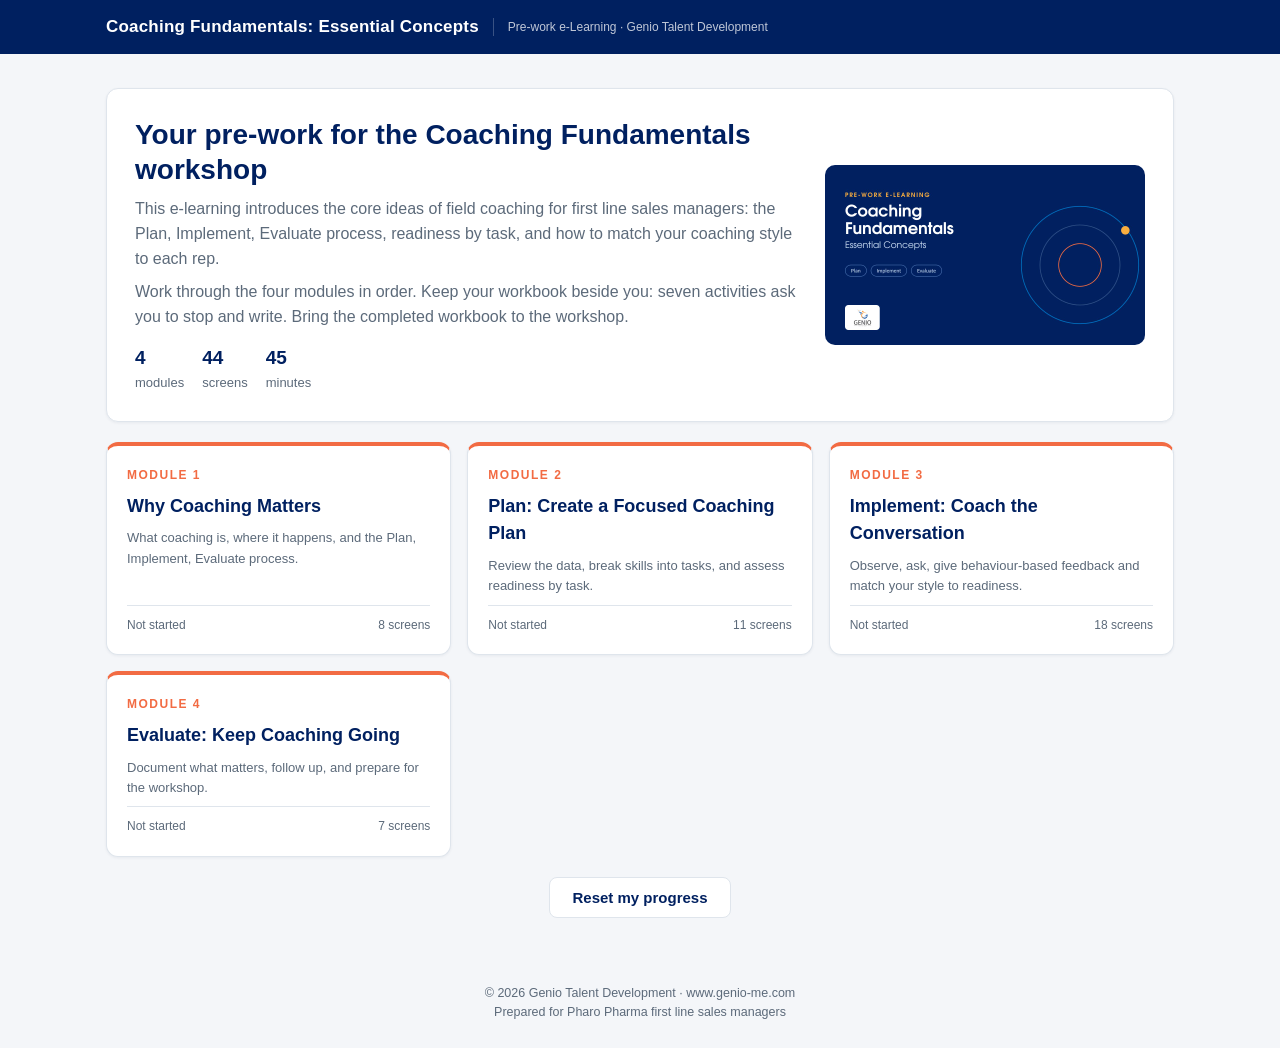
==== coaching-fundamentals-prework/index.html @ 43223d96 "Add files via upload" ====
<!DOCTYPE html><html lang="en"><head>
<meta charset="utf-8"><meta name="viewport" content="width=device-width,initial-scale=1">
<meta name="robots" content="noindex,nofollow">
<title>e-Learning</title>
<link rel="stylesheet" href="style.css"></head><body>

<!-- Header chrome is filled from DATA.course by app.js -->
<header><div class="wrap"><h1 id="hTitle"></h1>
<span class="tag" id="hTag"></span></div></header>

<!-- ===================== HOME / MODULE MENU ===================== -->
<main id="home"><div class="wrap">
 <div class="card hero">
  <div><h2 id="heroH"></h2>
   <div id="heroP"></div>
   <div class="meta"><div><b id="mCount">0</b>modules</div><div><b id="sCount">0</b>screens</div><div><b id="minCount">0</b>minutes</div></div>
  </div><img id="cover" alt=""></div>
 <div class="mods" id="mods"></div>
 <div style="text-align:center;margin:8px 0 24px"><button class="btn sec" id="reset">Reset my progress</button></div>
</div></main>

<!-- ===================== PLAYER ===================== -->
<div id="play" class="hide"><div class="wrap">
 <div style="display:flex;align-items:center;gap:12px;margin-top:14px;flex-wrap:wrap">
  <button class="btn sec" id="back">&larr; All modules</button>
  <strong id="pTitle" style="color:var(--navy)"></strong></div>
 <div class="card stage">
  <img id="slide" alt="">
  <div class="bar"><i id="prog"></i></div>
  <div class="ctl">
   <button class="icon" id="prev" title="Previous screen" aria-label="Previous screen">&#9664;</button>
   <button class="icon play" id="pp" title="Play or pause narration" aria-label="Play or pause narration">&#9654;</button>
   <button class="icon" id="next" title="Next screen" aria-label="Next screen">&#9654;&#9654;</button>
   <button class="btn sec" id="ttog">Hide transcript</button>
   <span class="lock hide" id="lock" role="status" aria-live="polite"></span><span class="pos" id="pos"></span></div>
  <div id="wbhero" class="wbhero hide"></div>
  <div id="wb" class="wb hide"></div>
  <div id="panel" class="hide"></div>
  <div class="tr" id="tr"><h4>Narration</h4><div id="trt"></div></div>
 </div>
 <div style="text-align:right;margin:14px 0 26px"><button class="btn" id="toQuiz">Go to knowledge check &rarr;</button></div>
</div></div>

<!-- ===================== KNOWLEDGE CHECK ===================== -->
<div id="quiz" class="hide"><div class="wrap"><div class="card quiz">
 <h2 id="qTitle"></h2><p style="color:var(--mut);margin-bottom:6px">Answer all questions, then submit. You can retake it.</p>
 <div id="qs"></div>
 <button class="btn" id="submit">Submit answers</button>
 <div id="res" class="hide"></div>
</div></div></div>

<!-- ===================== COMPLETION / CERTIFICATE ===================== -->
<div id="done" class="hide"><div class="wrap"><div class="card score">
 <div class="big">&#10003;</div><h2 style="color:var(--navy);margin:8px 0">e-Learning complete</h2>
 <p id="doneMsg" style="color:var(--mut);max-width:520px;margin:0 auto 18px"></p>
 <div id="certUI">
  <div class="namebox"><label for="learner">Enter your full name as it should appear on the certificate</label>
   <input id="learner" type="text" autocomplete="name" placeholder="e.g. Ramy Emad Abdelwahed"></div>
  <button class="btn" id="makeCert">Generate my certificate</button>
 </div>
 <button class="btn sec" id="homeBtn">Back to modules</button>
 <div id="certWrap" class="hide"></div>
 <div id="certActions" class="hide" style="margin-top:14px">
   <button class="btn" id="printCert">Download / print as PDF</button>
   <button class="btn sec" id="editName">Change name</button></div></div></div></div>

<footer id="foot"></footer>

<!-- Course content first, then the engine -->
<script src="course.js"></script>
<script src="app.js"></script>
</body></html>
---- coaching-fundamentals-prework/style.css ----
/* ============================================================
   Genio e-Learning engine — styles
   Brand tokens live in :root. Re-theme the whole course by
   editing these four lines; nothing else needs to change.
   Genio default palette: Navy #002060 · Blue #0070C0 · Orange #F26B43 · Gold #FBAE40
   ============================================================ */
*{box-sizing:border-box;margin:0;padding:0}
:root{
  --navy:#002060;      /* headings, header bar, primary text accents */
  --navy2:#0070C0;     /* hover / selected states */
  --orange:#F26B43;    /* primary action colour, progress bar, accents */
  --gold:#FBAE40;      /* optional highlight */
  --ink:#1c2430;       /* body text */
  --mut:#5c6a7a;       /* muted/secondary text */
  --bg:#f4f6f9;        /* page background */
  --line:#dfe5ec;      /* borders */
}
body{font-family:'Century Gothic','Futura','URW Gothic',Calibri,'Segoe UI',Roboto,-apple-system,Helvetica,Arial,sans-serif;color:var(--ink);background:var(--bg);line-height:1.55}
/* Body copy reads better in a humanist sans; headings carry the brand face */
h1,h2,h3,h4,h5,.mod .num,.seg,.btn{font-family:'Century Gothic','Futura','URW Gothic','Segoe UI',Arial,sans-serif}
.tr,.pane,.opt,.fb,p,li,input{font-family:Calibri,'Segoe UI',Roboto,-apple-system,Helvetica,Arial,sans-serif}
.wrap{max-width:1100px;margin:0 auto;padding:16px}
header{background:var(--navy);color:#fff;padding:14px 0}
header .wrap{display:flex;align-items:center;gap:14px;flex-wrap:wrap;padding-top:0;padding-bottom:0}
header h1{font-size:17px;font-weight:600;letter-spacing:.2px}
header .tag{font-size:12px;opacity:.75;border-left:1px solid rgba(255,255,255,.3);padding-left:14px}
.hide{display:none!important}
.card{background:#fff;border:1px solid var(--line);border-radius:12px;box-shadow:0 1px 3px rgba(10,30,60,.06)}
/* focus visibility for keyboard users */
a:focus-visible,button:focus-visible,input:focus-visible,.opt:focus-visible,.seg:focus-visible,.mod:focus-visible{outline:3px solid var(--navy2);outline-offset:2px}
/* landing */
.hero{display:grid;grid-template-columns:1fr 320px;gap:24px;align-items:center;padding:28px;margin-top:18px}
.hero img{width:100%;border-radius:10px}
.hero h2{font-size:28px;color:var(--navy);line-height:1.25;margin-bottom:10px}
.hero p{color:var(--mut);margin-bottom:8px}
.meta{display:flex;gap:18px;margin-top:14px;flex-wrap:wrap}
.meta div{font-size:13px;color:var(--mut)}
.meta b{display:block;color:var(--navy);font-size:19px}
.mods{display:grid;grid-template-columns:repeat(auto-fit,minmax(280px,1fr));gap:16px;margin:20px 0}
.mod{padding:20px;display:flex;flex-direction:column;gap:8px;cursor:pointer;transition:.15s;border-top:4px solid var(--orange)}
.mod:hover{transform:translateY(-3px);box-shadow:0 8px 20px rgba(10,30,60,.12)}
.mod .num{font-size:12px;font-weight:700;color:var(--orange);letter-spacing:1.5px}
.mod h3{color:var(--navy);font-size:18px}
.mod .sub{font-size:13px;color:var(--mut);flex:1}
.mod .st{font-size:12px;color:var(--mut);display:flex;justify-content:space-between;align-items:center;border-top:1px solid var(--line);padding-top:10px}
.done{color:#1a7f4b;font-weight:600}
.btn{background:var(--orange);color:#fff;border:0;border-radius:8px;padding:11px 22px;font-size:15px;font-weight:600;cursor:pointer;font-family:inherit}
.btn:hover{filter:brightness(1.07)} .btn:disabled{background:#c3ccd6;cursor:not-allowed}
.btn.sec{background:#fff;color:var(--navy);border:1px solid var(--line)}
/* player */
.stage{margin-top:16px;overflow:hidden}
.stage img{width:100%;display:block;background:#fff}
.bar{height:5px;background:var(--line)} .bar i{display:block;height:100%;background:var(--orange);transition:width .3s}
.ctl{display:flex;align-items:center;gap:12px;padding:12px 16px;flex-wrap:wrap;border-top:1px solid var(--line)}
.ctl .pos{font-size:13px;color:var(--mut);margin-left:auto}
.icon{width:42px;height:42px;border-radius:50%;border:1px solid var(--line);background:#fff;cursor:pointer;font-size:16px;color:var(--navy)}
.icon.play{background:var(--navy);color:#fff;border-color:var(--navy)}
.tr{padding:16px;border-top:1px solid var(--line);background:#fafbfd;font-size:14.5px;color:#33404f;max-height:190px;overflow:auto}
.tr h4{font-size:11px;letter-spacing:1.2px;color:var(--mut);margin-bottom:6px;text-transform:uppercase}
/* quiz */
.quiz{padding:28px;margin-top:16px}
.quiz h2{color:var(--navy);margin-bottom:6px}
.q{margin:20px 0;padding-bottom:18px;border-bottom:1px solid var(--line)}
.q p{font-weight:600;margin-bottom:10px}
.opt{display:block;padding:11px 14px;border:1px solid var(--line);border-radius:8px;margin-bottom:7px;cursor:pointer;background:#fff;font-size:14.5px}
.opt:hover{border-color:var(--navy2)}
.opt.sel{border-color:var(--navy);background:#eef4fc}
.opt.ok{border-color:#1a7f4b;background:#e9f7ef}
.opt.no{border-color:#c0392b;background:#fdecea}
.fb{font-size:13.5px;color:var(--mut);margin-top:8px;padding-left:4px;border-left:3px solid var(--orange);padding:6px 10px;background:#fffaf3}
.score{text-align:center;padding:40px 24px}
.score .big{font-size:52px;color:var(--navy);font-weight:700}
footer{text-align:center;color:var(--mut);font-size:12.5px;padding:26px 16px}
@media(max-width:820px){.hero{grid-template-columns:1fr}.hero img{max-width:300px;margin:0 auto}.wrap{padding:12px}.ctl{gap:8px}}
/* stakeholder / concept reveal panels */
#panel{border-top:1px solid var(--line);background:#fff;padding:16px}
#panel h4{font-size:12px;letter-spacing:1.1px;text-transform:uppercase;color:var(--mut);margin-bottom:10px}
.segs{display:flex;flex-wrap:wrap;gap:7px;margin-bottom:12px}
.seg{padding:8px 13px;border:1px solid var(--line);border-radius:20px;background:#fff;cursor:pointer;font-size:13.5px;color:var(--navy);font-family:inherit}
.seg:hover{border-color:var(--navy2);background:#f2f7fd}
.seg.on{background:var(--navy);color:#fff;border-color:var(--navy)}
.pane{border:1px solid var(--line);border-radius:10px;padding:16px;background:#fafbfd}
.pane h5{color:var(--navy);font-size:16px;margin-bottom:10px}
.cols{display:grid;grid-template-columns:1fr 1fr;gap:18px}
.cols h6{font-size:11.5px;letter-spacing:1px;text-transform:uppercase;margin-bottom:6px}
.cols .dv h6{color:#1a7f4b} .cols .br h6{color:#c0392b}
.pane ul{list-style:none} .pane li{padding:5px 0 5px 18px;position:relative;font-size:14.2px;color:#33404f}
.pane li:before{content:"";position:absolute;left:0;top:12px;width:6px;height:6px;border-radius:50%;background:var(--orange)}
.pane .hint{font-size:13px;color:var(--mut);margin-top:10px;font-style:italic}
@media(max-width:700px){.cols{grid-template-columns:1fr}}
/* workbook badge */
.wb{display:flex;align-items:center;gap:10px;background:#fff8ee;border:1px solid #f3d9b3;border-left:4px solid var(--orange);
    border-radius:8px;padding:10px 14px;margin:0;font-size:14px;color:#6b4a1c}
.wb b{color:#8a5a12} .wb .pg{margin-left:auto;background:var(--orange);color:#fff;border-radius:12px;padding:2px 10px;font-size:12.5px;font-weight:700;white-space:nowrap}
.st a.restart{color:var(--orange);text-decoration:none;font-weight:600}
.st a.restart:hover{text-decoration:underline}
/* workbook download */
.dl{display:inline-flex;align-items:center;gap:8px;background:var(--navy);color:#fff;border:0;border-radius:8px;
    padding:10px 18px;font-size:14.5px;font-weight:600;text-decoration:none;font-family:inherit;cursor:pointer}
.dl:hover{background:var(--navy2)}
.wb .dlsm{margin-left:10px;color:var(--navy);font-weight:700;text-decoration:none;font-size:13px;white-space:nowrap;
    border:1px solid #e3c79c;border-radius:6px;padding:3px 9px;background:#fff}
.wb .dlsm:hover{background:#fff2df}
.wbhero{display:flex;align-items:center;gap:14px;flex-wrap:wrap;background:#eef4fc;border:1px solid #cfe0f5;
        border-radius:10px;padding:14px 16px;margin:0;border-left:4px solid var(--navy)}
.wbhero p{font-size:14px;color:#33404f;margin:0;flex:1;min-width:230px}
/* gating */
.icon:disabled,.btn:disabled{opacity:.45;cursor:not-allowed}
.lock{font-size:12.5px;color:var(--mut);display:flex;align-items:center;gap:6px}
.lock b{color:var(--orange)}
/* certificate */
.namebox{max-width:430px;margin:0 auto 18px}
.namebox label{display:block;font-size:13px;color:var(--mut);margin-bottom:6px;text-align:left}
.namebox input{width:100%;padding:11px 14px;border:1px solid var(--line);border-radius:8px;font-size:16px;font-family:inherit}
.namebox input:focus{outline:0;border-color:var(--navy)}
#certWrap{background:#fff;padding:0;margin:18px 0}
.cert{width:820px;max-width:100%;margin:0 auto;background:#fff;border:1px solid var(--line);
      padding:34px 40px 26px;font-family:'Segoe UI',Helvetica,Arial,sans-serif;color:#243b53;text-align:left}
.cert .rule{height:7px;background:var(--navy);margin-bottom:3px}
.cert .rule2{height:2px;background:var(--orange);margin-bottom:20px}
.cert .top{display:flex;align-items:center;gap:20px;padding-bottom:14px}
.cert .top img{width:96px}
.cert .brand{margin-left:auto;text-align:right}
.cert .brand h3{color:var(--navy);letter-spacing:3px;font-size:15px;font-weight:700}
.cert .brand p{font-size:11px;color:#5c6a7a;font-style:italic;margin-top:2px}
.cert .brand span{font-size:10.5px;color:#7b8794}
.cert hr{border:0;border-top:1px solid #d9e2ec;margin:12px 0 18px}
.cert h1{text-align:center;color:var(--navy);letter-spacing:7px;font-size:30px;font-weight:700;line-height:1.3}
.cert .sub{text-align:center;color:var(--orange);font-style:italic;font-size:13px;margin:6px 0 14px}
.cert .lead{text-align:center;color:#5c6a7a;font-style:italic;font-size:12.5px}
.cert .name{text-align:center;color:var(--navy);font-size:33px;font-weight:700;margin:8px 0 12px;word-break:break-word}
.cert .course{text-align:center;color:var(--navy);font-size:22px;font-weight:700;margin-top:6px}
.cert .desc{text-align:center;color:#5c6a7a;font-style:italic;font-size:12px;margin:5px 0 18px}
.cert .boxes{display:grid;grid-template-columns:1fr 1fr 1fr;gap:12px;margin-bottom:20px}
.cert .bx{border:1px solid #cfe0f5;background:#f2f7fd;border-radius:4px;padding:10px 8px;text-align:center}
.cert .bx.mid{background:var(--navy);border-color:var(--navy)}
.cert .bx h4{font-size:9.5px;letter-spacing:1.3px;color:var(--orange);font-weight:700;margin-bottom:4px}
.cert .bx.mid h4{color:#f6b45a}
.cert .bx b{font-size:14px;color:var(--navy);display:block}
.cert .bx.mid b{color:#fff}
.cert .bx span{font-size:10px;color:#5c6a7a;font-style:italic}
.cert .bx.mid span{color:#c7dbf5}
.cert .curtitle{font-size:12.5px;font-weight:700;color:var(--navy);margin-bottom:8px}
.cert .curtitle:before{content:"● ";color:var(--orange)}
.cert .grid{display:grid;grid-template-columns:1fr 1fr 1fr;gap:10px;margin-bottom:22px}
.cert .grid:has(> .cell:nth-child(4):last-child){grid-template-columns:1fr 1fr}
.cert .cell{border:1px solid #d9e2ec;border-radius:3px;padding:9px 11px}
.cert .cell h5{font-size:11.5px;color:var(--navy);font-weight:700;margin-bottom:5px}
.cert .cell li{list-style:none;font-size:9.6px;color:#5c6a7a;padding:1.5px 0 1.5px 11px;position:relative;line-height:1.35}
.cert .cell li:before{content:"\25B8";position:absolute;left:0;color:var(--orange);font-size:8px}
.cert .sig{display:grid;grid-template-columns:1fr 200px;gap:20px;align-items:end;border-top:1px solid #d9e2ec;padding-top:10px}
.cert .sig img.s{width:110px;display:block;margin-bottom:2px}
.cert .sig .who{font-size:12.5px;font-weight:700;color:#243b53}
.cert .sig .role{font-size:10.5px;color:#5c6a7a}
.cert .stamp{text-align:center}.cert .stamp img{width:110px}
.cert .foot{text-align:center;font-size:9.5px;color:#7b8794;border-top:5px solid var(--navy);margin-top:16px;padding-top:9px}
@media print{body *{visibility:hidden}#certWrap,#certWrap *{visibility:visible}
 #certWrap{position:absolute;left:0;top:0;width:100%}.cert{border:0;width:100%;padding:10px 18px}
 @page{size:A4 portrait;margin:9mm}}
/* respect reduced-motion preference */
@media(prefers-reduced-motion:reduce){*{transition:none!important;animation:none!important}.mod:hover{transform:none}}
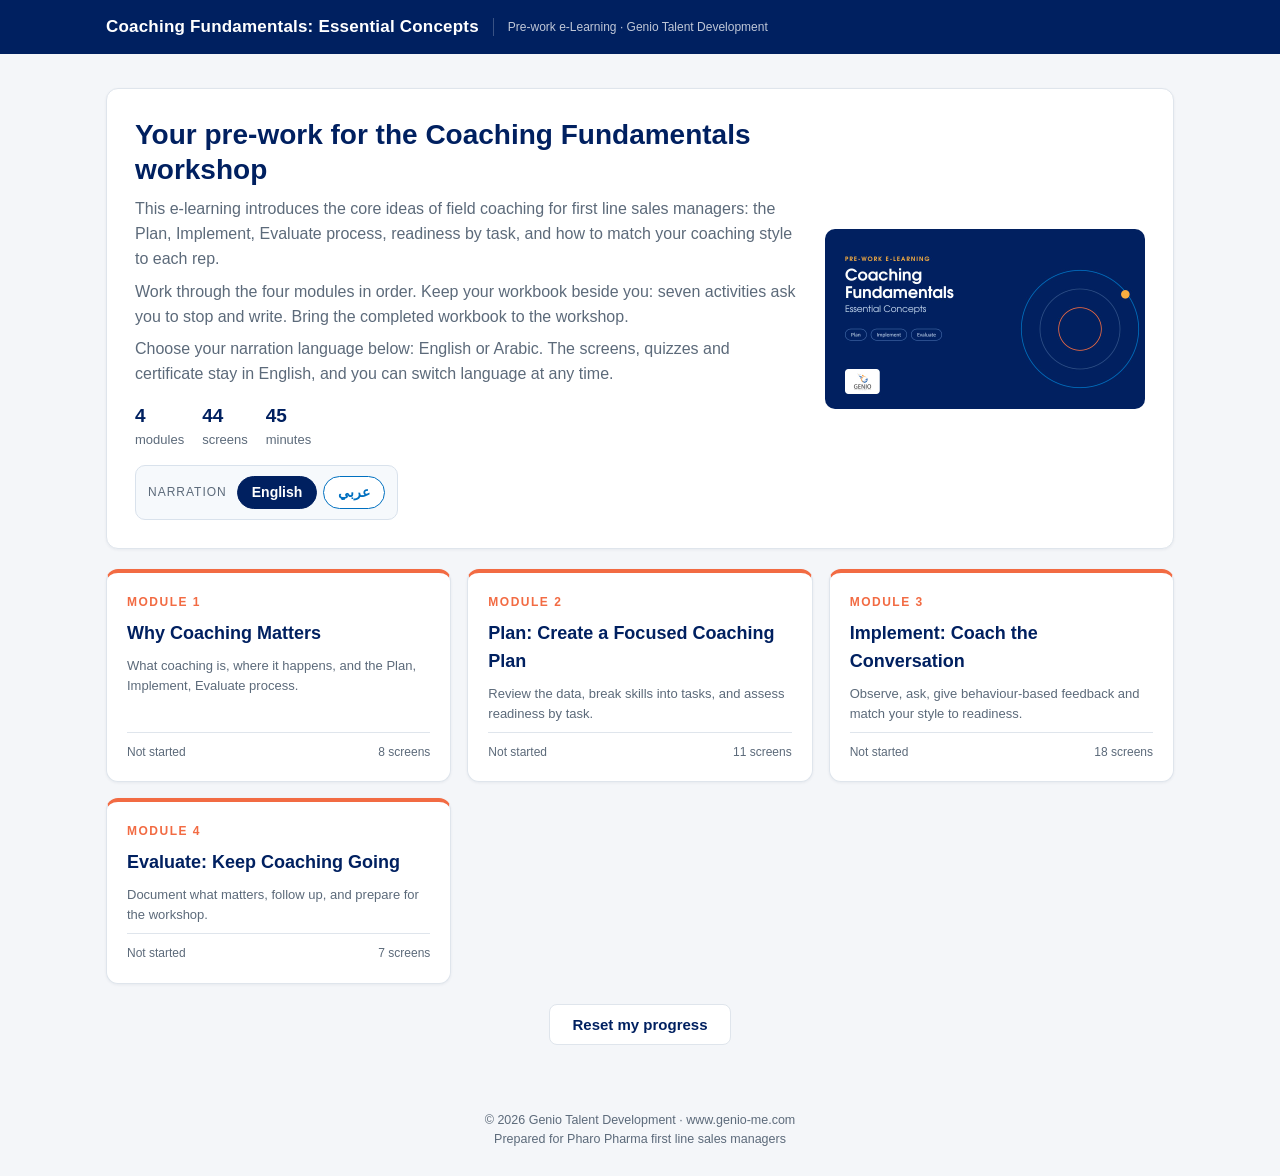
==== commit cb799d26: "Add files via upload" ====
--- a/coaching-fundamentals-prework/index.html
+++ b/coaching-fundamentals-prework/index.html
@@ -14,6 +14,7 @@
   <div><h2 id="heroH"></h2>
    <div id="heroP"></div>
    <div class="meta"><div><b id="mCount">0</b>modules</div><div><b id="sCount">0</b>screens</div><div><b id="minCount">0</b>minutes</div></div>
+   <div class="lang hide" id="langHome"></div>
   </div><img id="cover" alt=""></div>
  <div class="mods" id="mods"></div>
  <div style="text-align:center;margin:8px 0 24px"><button class="btn sec" id="reset">Reset my progress</button></div>
@@ -32,6 +33,7 @@
    <button class="icon play" id="pp" title="Play or pause narration" aria-label="Play or pause narration">&#9654;</button>
    <button class="icon" id="next" title="Next screen" aria-label="Next screen">&#9654;&#9654;</button>
    <button class="btn sec" id="ttog">Hide transcript</button>
+   <span class="lang hide" id="langSel"></span>
    <span class="lock hide" id="lock" role="status" aria-live="polite"></span><span class="pos" id="pos"></span></div>
   <div id="wbhero" class="wbhero hide"></div>
   <div id="wb" class="wb hide"></div>
@@ -55,7 +57,7 @@
  <p id="doneMsg" style="color:var(--mut);max-width:520px;margin:0 auto 18px"></p>
  <div id="certUI">
   <div class="namebox"><label for="learner">Enter your full name as it should appear on the certificate</label>
-   <input id="learner" type="text" autocomplete="name" placeholder="e.g. Ramy Emad Abdelwahed"></div>
+   <input id="learner" type="text" autocomplete="name" placeholder="Type your full name, e.g. Ahmed Samir Hassan"></div>
   <button class="btn" id="makeCert">Generate my certificate</button>
  </div>
  <button class="btn sec" id="homeBtn">Back to modules</button>
--- a/coaching-fundamentals-prework/style.css
+++ b/coaching-fundamentals-prework/style.css
@@ -159,3 +159,12 @@
  @page{size:A4 portrait;margin:9mm}}
 /* respect reduced-motion preference */
 @media(prefers-reduced-motion:reduce){*{transition:none!important;animation:none!important}.mod:hover{transform:none}}
+
+/* narration language toggle */
+.lang{display:inline-flex;align-items:center;gap:6px;flex-wrap:wrap}
+#langHome{margin-top:14px;padding:10px 12px;border:1px solid #d9e2ec;border-radius:10px;background:#f6f9fc}
+.langlbl{font-size:12px;letter-spacing:1px;text-transform:uppercase;color:var(--mut);margin-right:4px}
+.langbtn{border:1.5px solid var(--navy2);background:#fff;color:var(--navy2);border-radius:20px;padding:5px 14px;font:inherit;font-size:14px;font-weight:700;cursor:pointer}
+.langbtn.on{background:var(--navy);border-color:var(--navy);color:#fff}
+.langbtn:focus-visible{outline:3px solid var(--gold);outline-offset:2px}
+#trt[dir=rtl]{text-align:right;font-family:Tahoma,'Segoe UI',Arial,sans-serif;font-size:16px;line-height:1.8}
